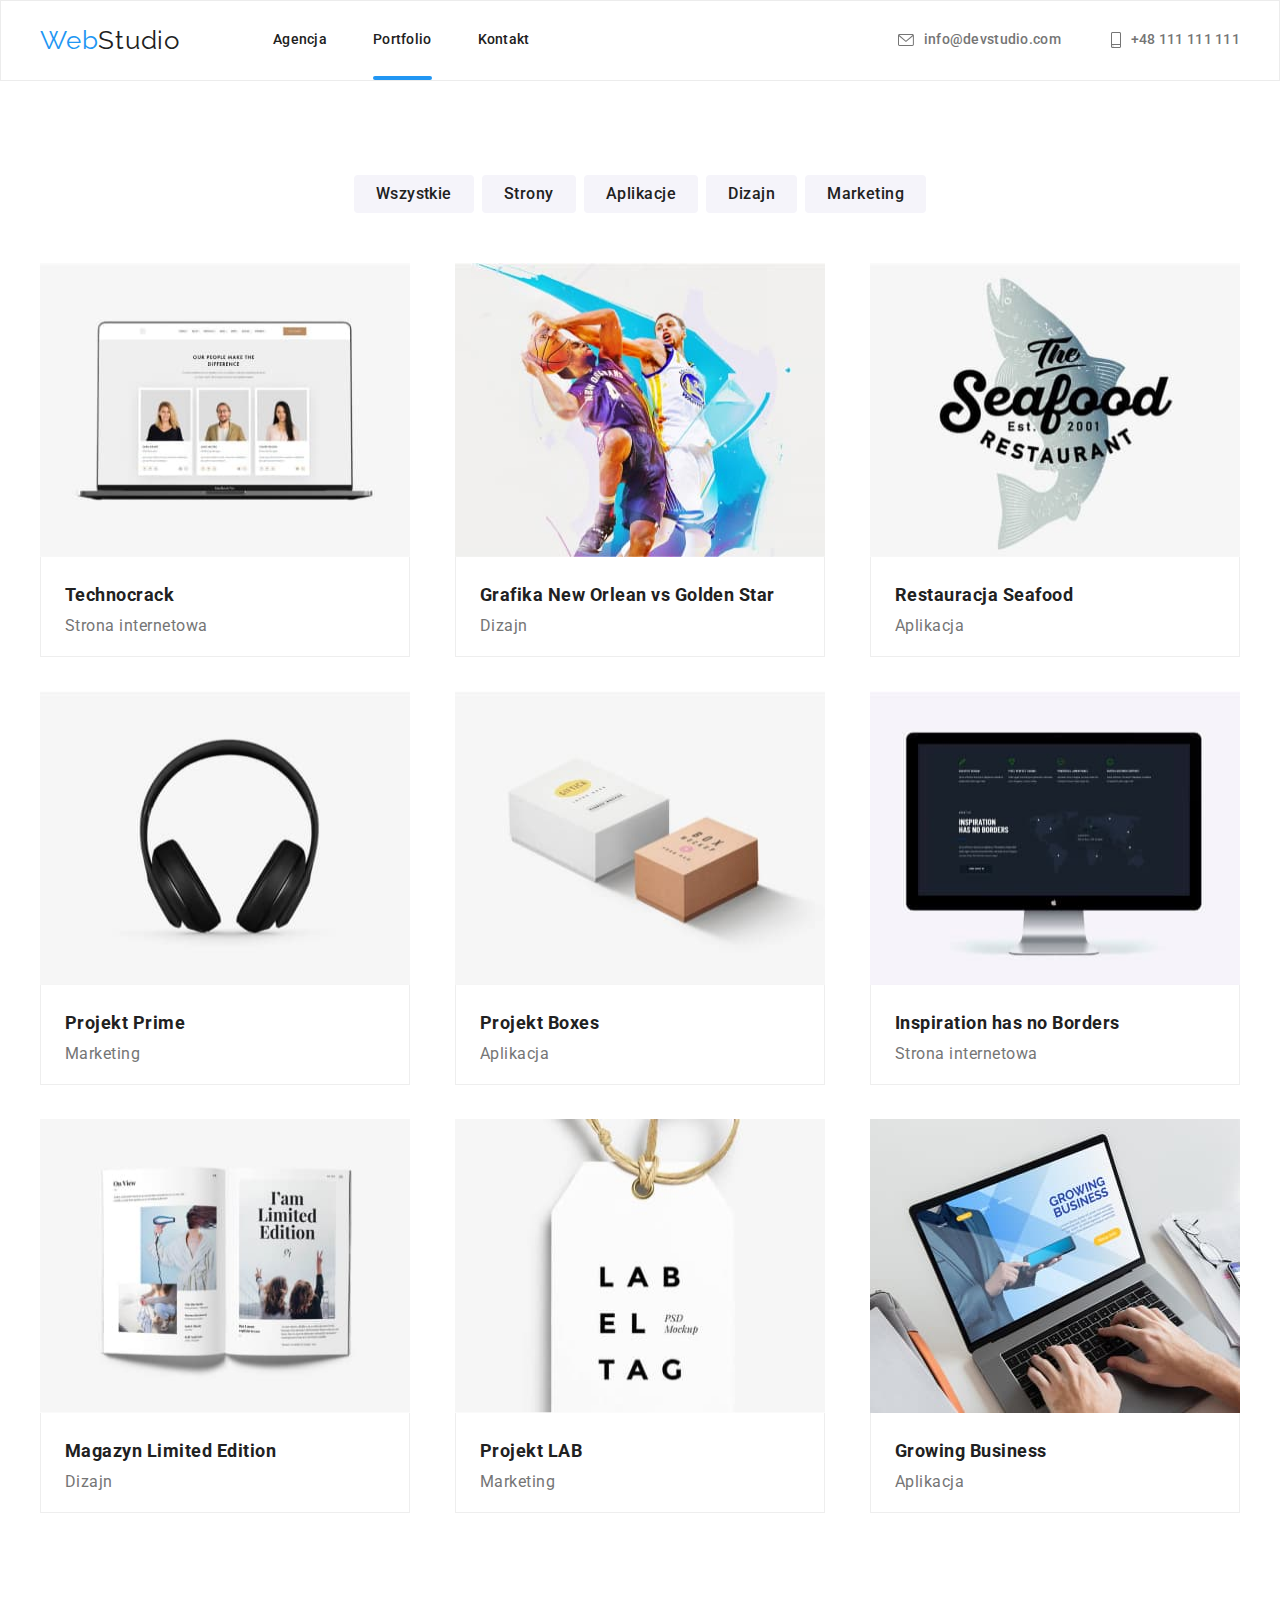
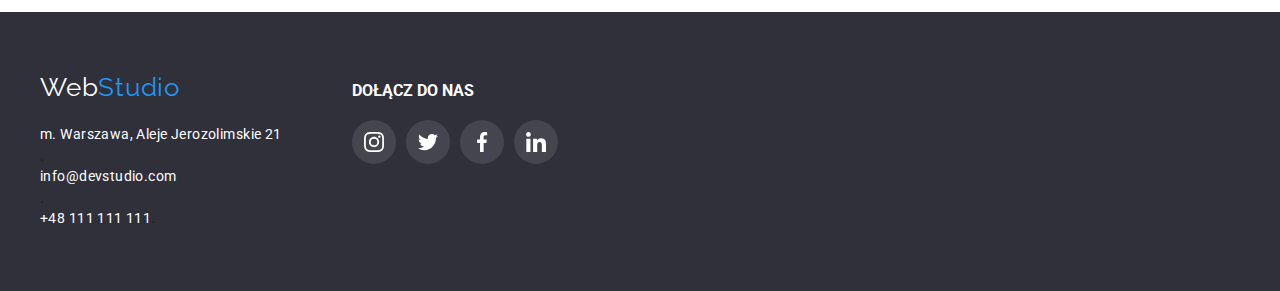
==== portfolio.html @ fe6ded06 "Initial commit" ====
<!DOCTYPE html>
<html lang="pl">
  <head>
    <meta charset="UTF-8" />
    <meta http-equiv="X-UA-Compatible" content="IE=edge" />
    <meta name="viewport" content="width=device-width, initial-scale=1.0" />
    <link
      rel="stylesheet"
      href="https://cdnjs.cloudflare.com/ajax/libs/modern-normalize/1.0.0/modern-normalize.min.css"
    />
    <link rel="preconnect" href="https://fonts.googleapis.com" />
    <link rel="preconnect" href="https://fonts.gstatic.com" crossorigin />
    <link
      href="https://fonts.googleapis.com/css2?family=Raleway:wght@700&family=Roboto:wght@400;500;700;900&display=swap"
      rel="stylesheet"
    />
    <title>WebStudio</title>
    <link href="./css/styles.css" rel="stylesheet" />
  </head>
  <body>
    <header class="header-block">
      <div class="wrapper">
        <div class="main-navigation-with-logo">
          <a href="index.html" class="logo hover-link"
            ><span class="blue">Web</span>Studio</a
          >
          <nav class="main-navigation">
            <a class="top-title hover-link" href="index.html">Agencja</a>
            <a class="top-title hover-link active-link" href="portfolio.html"
              >Portfolio</a
            >
            <a class="top-title hover-link" href="Kontakt">Kontakt</a>
          </nav>
        </div>

        <div class="header-contact-links">
          <a
            class="top-contact-title hover-link"
            href="mailto:info@devstudio.com"
            ><svg
              class="contact-icons"
              width="16"
              height="12"
              style="outline: 1px"
            >
              <use href="./images/icons.svg#icon-envelope"></use>
            </svg>
            info@devstudio.com</a
          >

          <a class="top-contact-title hover-link" href="tel:+48111111111">
            <svg
              class="contact-icons"
              width="10"
              height="16"
              style="outline: 1px"
            >
              <use href="./images/icons.svg#icon-smartphone"></use>
            </svg>
            +48 111 111 111</a
          >
        </div>
      </div>
    </header>
    <main class="section">
      <div>
        <ul class="list-style-none btn-portfolio-gap">
          <li>
            <button class="btn-portfolio" type="button">Wszystkie</button>
          </li>
          <li>
            <button class="btn-portfolio" type="button">Strony</button>
          </li>
          <li>
            <button class="btn-portfolio" type="button">Aplikacje</button>
          </li>
          <li>
            <button class="btn-portfolio" type="button">Dizajn</button>
          </li>
          <li>
            <button class="btn-portfolio" type="button">Marketing</button>
          </li>
        </ul>
      </div>

      <div>
        <ul class="list-style-none row container">
          <li>
            <figure class="portfolio-img-box">
              <div class="portfolio-img-main">
                <img
                  class="img"
                  src="images/portfolioimg-1.jpg"
                  alt="Laptop z wyświetloną stroną internetową"
                  width="370"
                  height="294"
                />
                <div class="overlay">
                  <p class="technocrack-text">
                    Technocrack jest popularną platformą wykorzystywaną do
                    rozpowszechniania koronawirusa. Firmy wykorzystują tę
                    platformę do celów szpiegowskich i ataków na
                    niezabezpieczone serwery konkurencji
                  </p>
                </div>
              </div>
              <figcaption class="team-name portfolio-img-description">
                <span class="portfolio">Technocrack</span>
                <span class="portfolio-img-description-2"
                  >Strona internetowa</span
                >
              </figcaption>
            </figure>
          </li>
          <li>
            <figure class="portfolio-img-box">
              <div class="portfolio-img-main">
                <img
                  class="img"
                  src="images/portfolioimg-2.jpg"
                  alt="Dwóch koszykarzy"
                  width="370"
                  height="294"
                />
                <div class="overlay">
                  <p class="technocrack-text">
                    Technocrack jest popularną platformą wykorzystywaną do
                    rozpowszechniania koronawirusa. Firmy wykorzystują tę
                    platformę do celów szpiegowskich i ataków na
                    niezabezpieczone serwery konkurencji
                  </p>
                </div>
              </div>
              <figcaption class="team-name portfolio-img-description">
                <span class="portfolio">Grafika New Orlean vs Golden Star</span>
                <span class="portfolio-img-description-2">Dizajn</span>
              </figcaption>
            </figure>
          </li>
          <li>
            <figure class="portfolio-img-box">
              <div class="portfolio-img-main">
                <img
                  class="img"
                  src="images/portfolioimg-3.jpg"
                  alt="Plakat restauracji z owocami morza"
                  width="370"
                  height="294"
                />
                <div class="overlay">
                  <p class="technocrack-text">
                    Technocrack jest popularną platformą wykorzystywaną do
                    rozpowszechniania koronawirusa. Firmy wykorzystują tę
                    platformę do celów szpiegowskich i ataków na
                    niezabezpieczone serwery konkurencji
                  </p>
                </div>
              </div>
              <figcaption class="team-name portfolio-img-description">
                <span class="portfolio">Restauracja Seafood</span>
                <span class="portfolio-img-description-2">Aplikacja</span>
              </figcaption>
            </figure>
          </li>
          <li>
            <figure class="portfolio-img-box">
              <div class="portfolio-img-main">
                <img
                  class="img"
                  src="images/portfolioimg-4.jpg"
                  alt="Czarne słuchawki"
                  width="370"
                  height="294"
                />
                <div class="overlay">
                  <p class="technocrack-text">
                    Technocrack jest popularną platformą wykorzystywaną do
                    rozpowszechniania koronawirusa. Firmy wykorzystują tę
                    platformę do celów szpiegowskich i ataków na
                    niezabezpieczone serwery konkurencji
                  </p>
                </div>
              </div>
              <figcaption class="team-name portfolio-img-description">
                <span class="portfolio">Projekt Prime</span>
                <span class="portfolio-img-description-2">Marketing</span>
              </figcaption>
            </figure>
          </li>
          <li>
            <figure class="portfolio-img-box">
              <div class="portfolio-img-main">
                <img
                  class="img"
                  src="images/portfolioimg-5.jpg"
                  alt="Pudełka reklamowe"
                  width="370"
                  height="294"
                />
                <div class="overlay">
                  <p class="technocrack-text">
                    Technocrack jest popularną platformą wykorzystywaną do
                    rozpowszechniania koronawirusa. Firmy wykorzystują tę
                    platformę do celów szpiegowskich i ataków na
                    niezabezpieczone serwery konkurencji
                  </p>
                </div>
              </div>
              <figcaption class="team-name portfolio-img-description">
                <span class="portfolio">Projekt Boxes</span>
                <span class="portfolio-img-description-2">Aplikacja</span>
              </figcaption>
            </figure>
          </li>
          <li>
            <figure class="portfolio-img-box">
              <div class="portfolio-img-main">
                <img
                  class="img"
                  src="images/portfolioimg-6.jpg"
                  alt="Monitor komputera"
                  width="370"
                  height="294"
                />
                <div class="overlay">
                  <p class="technocrack-text">
                    Technocrack jest popularną platformą wykorzystywaną do
                    rozpowszechniania koronawirusa. Firmy wykorzystują tę
                    platformę do celów szpiegowskich i ataków na
                    niezabezpieczone serwery konkurencji
                  </p>
                </div>
              </div>
              <figcaption class="team-name portfolio-img-description">
                <span class="portfolio">Inspiration has no Borders</span>
                <span class="portfolio-img-description-2"
                  >Strona internetowa</span
                >
              </figcaption>
            </figure>
          </li>
          <li>
            <figure class="portfolio-img-box">
              <div class="portfolio-img-main">
                <img
                  class="img"
                  src="images/portfolioimg-7.jpg"
                  alt="Czasopismo"
                  width="370"
                  height="294"
                />
                <div class="overlay">
                  <p class="technocrack-text">
                    Technocrack jest popularną platformą wykorzystywaną do
                    rozpowszechniania koronawirusa. Firmy wykorzystują tę
                    platformę do celów szpiegowskich i ataków na
                    niezabezpieczone serwery konkurencji
                  </p>
                </div>
              </div>
              <figcaption class="team-name portfolio-img-description">
                <span class="portfolio">Magazyn Limited Edition</span>
                <span class="portfolio-img-description-2">Dizajn</span>
              </figcaption>
            </figure>
          </li>
          <li>
            <figure class="portfolio-img-box">
              <div class="portfolio-img-main">
                <img
                  class="img"
                  src="images/portfolioimg-8.jpg"
                  alt="Tag"
                  width="370"
                  height="294"
                />
                <div class="overlay">
                  <p class="technocrack-text">
                    Technocrack jest popularną platformą wykorzystywaną do
                    rozpowszechniania koronawirusa. Firmy wykorzystują tę
                    platformę do celów szpiegowskich i ataków na
                    niezabezpieczone serwery konkurencji
                  </p>
                </div>
              </div>
              <figcaption class="team-name portfolio-img-description">
                <span class="portfolio">Projekt LAB</span>
                <span class="portfolio-img-description-2">Marketing</span>
              </figcaption>
            </figure>
          </li>
          <li>
            <figure class="portfolio-img-box">
              <div class="portfolio-img-main">
                <img
                  class="img"
                  src="images/portfolioimg-9.jpg"
                  alt="Ktoś pisze na laptopie"
                  width="370"
                  height="294"
                />
                <div class="overlay">
                  <p class="technocrack-text">
                    Technocrack jest popularną platformą wykorzystywaną do
                    rozpowszechniania koronawirusa. Firmy wykorzystują tę
                    platformę do celów szpiegowskich i ataków na
                    niezabezpieczone serwery konkurencji
                  </p>
                </div>
              </div>
              <figcaption class="team-name portfolio-img-description">
                <span class="portfolio">Growing Business</span>
                <span class="portfolio-img-description-2">Aplikacja</span>
              </figcaption>
            </figure>
          </li>
        </ul>
      </div>
    </main>

    <footer class="footer-block">
      <div class="footer-wrapper">
        <div>
          <a href="WebStudio" class="logo hover-link footer-logo"
            ><span class="white">Web</span><span class="blue">Studio</span></a
          >
          <address class="address-text">
            <a class="footer-data footer-navigation"
              >m. Warszawa, Aleje Jerozolimskie 21</a
            >.<br />
            <a
              href="mailto:info@devstudio.com"
              class="footer-data hover-link footer-navigation"
              >info@devstudio.com</a
            >.<br />
            <a href="tel:+48111111111" class="footer-data hover-link"
              >+48 111 111 111</a
            >.<br />
          </address>
        </div>

        <div class="footer-icons-block">
          <h3 class="description-title-h3">DOŁĄCZ DO NAS</h3>
          <ul class="list-style-none display-flex-icons">
            <li class="social-icons-footer">
              <svg width="20" height="20">
                <use href="./images/icons.svg#icon-instagram-2"></use>
              </svg>
            </li>
            <li class="social-icons-footer">
              <svg width="20" height="20">
                <use href="./images/icons.svg#icon-twitter-1"></use>
              </svg>
            </li>
            <li class="social-icons-footer">
              <svg width="20" height="20">
                <use href="./images/icons.svg#icon-facebook-1"></use>
              </svg>
            </li>
            <li class="social-icons-footer">
              <svg width="20" height="20">
                <use href="./images/icons.svg#icon-linkedin-1"></use>
              </svg>
            </li>
          </ul>
        </div>
      </div>
    </footer>
  </body>
</html>
---- css/styles.css ----
/* =============== CSS reset =============== */
h1,
h2,
h3,
h4,
h5,
h6,
ul,
p {
  margin: 0;
  padding: 0;
  border: 0;
  font-size: 100%;
  font: inherit;
  vertical-align: baseline;
}

/* =============== END CSS RESET =============== */

:root {
  --first-dark: #000000;
  --main-color: #212121;
  --primary-color: #2196f3;
  --secondary-color: #ffffff;
  --tertiary-color: #2f303a;
  --quaternary-color: #f5f4fa;
  --quinary-color: #757575;
}

body {
  margin: 0;
  max-width: 100%;
  background: var(--secondary-color);
  color: var(--main-color);
  font-family: "Roboto", sans-serif;
}

.header-block {
  width: 100%;
  background: var(--secondary-color);
  padding: 24px 0px;
  display: flex;
  justify-content: center;
  border: 1px solid #ececec;
}

.header-block.border-none {
  border: none;
}

.wrapper {
  display: flex;
  align-items: center;
  justify-content: space-between;
  width: 100%;
  max-width: 1200px;
  margin: auto;
}

.section {
  padding-top: 94px;
  padding-bottom: 94px;
}

.container {
  max-width: 1200px;
  margin-left: auto;
  margin-right: auto;
}

.main-navigation-with-logo {
  display: flex;
  justify-content: flex-start;
  gap: 93px;
  align-items: center;
}

.logo {
  font-family: "Raleway", sans-serif;
  font-size: 26px;
  line-height: 1.19;
  letter-spacing: 0.03em;
  color: var(--main-color);
  text-decoration: none;
}

.blue {
  color: var(--primary-color);
}

.white {
  color: var(--secondary-color);
}

.main-navigation {
  display: flex;
  gap: 46px;
}

.hover-link:hover,
.hover-link:active {
  color: var(--primary-color);
}

.hover-link {
  display: inline-flex;
  align-items: center;
  transition-duration: 250ms;
  transition-property: fill, color;
  transition-timing-function: cubic-bezier(0.4, 0, 0.2, 1);
}

.contact-icons {
  margin-right: 10px;
  fill: var(--quinary-color);
}

.hover-link:hover .contact-icons {
  fill: var(--primary-color);
}

.header-contact-links {
  display: flex;
  gap: 50px;
}

.top-title {
  font-size: 14px;
  font-weight: 500;
  line-height: 1.14;
  letter-spacing: 0.02em;
  text-decoration: none;
  color: var(--main-color);
}

.top-title.active-link {
  position: relative;
}

.top-title.active-link::after {
  position: absolute;
  content: "";
  height: 4px;
  width: 100%;
  background-color: var(--primary-color);
  bottom: -32px;
  border-radius: 2px;
}

.top-contact-title {
  font-size: 14px;
  font-weight: 500;
  line-height: 1.14;
  letter-spacing: 0.02em;
  text-decoration: none;
  color: var(--quinary-color);
}

/* =============== MAIN =============== */

.modal-btn {
  padding: 10px 42px;
  font-size: 16px;
  font-weight: 700;
  line-height: 1.87;
  letter-spacing: 0.06em;
  text-align: center;
  background-color: var(--primary-color);
  color: var(--secondary-color);
  cursor: pointer;
  border-radius: 4px;
  display: flex;
  justify-content: center;
  align-items: center;
  border-style: none;
}

.btn-portfolio {
  padding: 6px 22px;
  border: 0px;
  font-size: 16px;
  font-weight: 500;
  line-height: 1.62;
  letter-spacing: 0.03em;
  text-align: center;
  cursor: pointer;
  border-radius: 4px;
  margin-bottom: 50px;
  background-color: var(--quaternary-color);
  color: var(--main-color);
  transition-duration: 250ms;
  transition-property: background-color, color, box-shadow;
  transition-timing-function: cubic-bezier(0.4, 0, 0.2, 1);
}

.btn-portfolio-gap {
  gap: 8px;
  display: flex;
  justify-content: center;
}

.btn-portfolio:hover {
  background-color: var(--primary-color);
  color: var(--secondary-color);
  box-shadow: 0px 2px 2px 0px #0000001f, 0px 1px 2px 0px #00000014,
    0px 3px 1px 0px #0000001a;
}

.btn-portfolio:focus {
  background-color: var(--primary-color);
  color: var(--secondary-color);
  box-shadow: 0px 2px 2px 0px #0000001f, 0px 1px 2px 0px #00000014,
    0px 3px 1px 0px #0000001a;
  outline: none;
}

.portfolio-img-box {
  max-width: 370px;
  width: 100%;
  display: inline-block;
  justify-content: space-around;
  margin: 0;
  align-items: center;
  transition-duration: 250ms;
  transition-property: box-shadow;
  transition-timing-function: cubic-bezier(0.4, 0, 0.2, 1);
  position: relative;
  overflow: hidden;
  cursor: pointer;
}

.portfolio-img-box:hover,
.portfolio-img-box:focus {
  box-shadow: 1px 4px 6px 0px #00000029, 0px 4px 4px 0px #0000000f,
    0px 1px 1px 0px #0000001f;
}

.img {
  display: block;
}

.potfolio-main-wrapper {
  display: flex;
  align-items: center;
  justify-content: space-between;
  max-width: 1200px;
  width: 100%;
}

.portfolio-img-description {
  border-left: 1px solid #eeeeee;
  border-right: 1px solid #eeeeee;
  border-bottom: 1px solid #eeeeee;
  padding: 20px 24px;
  gap: 4px;
  max-width: 370px;
}

.portfolio-img-description-2 {
  display: flex;
  justify-content: flex-start;
  align-items: center;
  font-weight: 400;
  color: var(--quinary-color);
}

.main-block {
  display: flex;
  flex-direction: column;
  align-items: center;
  max-width: 1600px;
  width: 100%;
  padding: 200px;
  gap: 30px;
  justify-content: center;
  background-image: linear-gradient(
      0deg,
      rgba(47, 48, 58, 0.4),
      rgba(47, 48, 58, 0.4)
    ),
    url("../images/background.jpg");
  background-size: cover;
  margin: 0 auto;
}

.main-title {
  font-size: 44px;
  font-weight: 900;
  line-height: 1.36;
  letter-spacing: 0.06em;
  text-align: center;
  color: var(--secondary-color);
  max-width: 700px;
}

.main-title-2 {
  font-size: 36px;
  font-weight: 700;
  line-height: 1.16;
  letter-spacing: 0.03em;
  text-align: center;
  color: var(--main-color);
  margin-bottom: 50px;
}

.main-img {
  display: flex;
  justify-content: space-between;
  align-items: center;
}

.main-img-description {
  padding: 30px;
}

.main-img-box {
  max-width: 270px;
  width: 100%;
  justify-content: center;
  display: inline-block;
  background: var(--secondary-color);
  box-shadow: 0px 2px 1px 0px #00000033, 0px 1px 1px 0px #00000024,
    0px 1px 3px 0px #0000001f;
  border-bottom-left-radius: 4px;
  border-bottom-right-radius: 4px;
  margin: 0;
  transition-duration: 250ms;
  transition-property: box-shadow;
  transition-timing-function: cubic-bezier(0.4, 0, 0.2, 1);
}

/* .main-img-box:hover,
.main-img-box-focus {
  box-shadow: 0px 4px 4px 0px #00000040, 0px 2px 1px 0px #00000033,
    0px 1px 1px 0px #00000024, 0px 1px 3px 0px #0000001f;
} */

.description-title {
  font-size: 14px;
  font-weight: 700;
  line-height: 1.14;
  letter-spacing: 0.03em;
  color: var(--main-color);
}

.description-text {
  max-width: 270px;
  font-size: 14px;
  line-height: 1.71;
  letter-spacing: 0.03em;
  color: var(--quinary-color);
  margin-bottom: 94px;
}

.team-block {
  width: 100%;
  gap: 50px;
  background-color: var(--quaternary-color);
}

.team-name {
  font-size: 16px;
  font-weight: 500;
  line-height: 1.18;
  letter-spacing: 0.03em;
  text-align: center;
  color: var(--main-color);
  display: flex;
  flex-direction: column;
}

.team-name .role {
  font-weight: 400;
  color: var(--quinary-color);
}

.team-name .name {
  margin-bottom: 10px;
}

.team-name .portfolio {
  display: flex;
  justify-content: flex-start;
  align-items: center;
  font-size: 18px;
  line-height: 2;
  font-weight: 700;
}
/* =============== END MAIN =============== */

/* =============== FOOTER =============== */

.footer-wrapper {
  align-items: baseline;
  display: flex;
  max-width: 1200px;
  width: 100%;
}

.footer-block {
  width: 100%;
  background-color: var(--tertiary-color);
  padding: 60px 0px;
  display: flex;
  justify-content: center;
  flex-direction: row;
}

.footer-data {
  align-items: center;
  text-decoration: none;
  font-size: 14px;
  line-height: 1.71;
  letter-spacing: 0.03em;
  color: var(--secondary-color);
}

.footer-logo {
  display: block;
  margin-bottom: 20px;
}

.footer-navigation {
  display: block;
  gap: 9px;
}

.footer-icons-block {
  display: inline-block;
  justify-content: center;
  width: 100%;
  max-width: 206px;
  margin-left: 70px;
}

.social-icons-footer {
  width: 44px;
  height: 44px;
  border-radius: 50%;
  --color1: var(--secondary-color);
  background-color: rgb(255, 255, 255, 0.1);
  display: inline-flex;
  justify-content: center;
  align-items: center;
  transition-duration: 250ms;
  transition-property: background-color;
  transition-timing-function: cubic-bezier(0.4, 0, 0.2, 1);
  cursor: pointer;
}

.social-icons-footer:hover {
  background-color: var(--primary-color);
}

.address-text {
  font-style: normal;
}

/* =============== END FOOTER =============== */

.display-flex-icons {
  display: flex;
  gap: 10px;
}

.row {
  display: flex;
  flex-wrap: wrap;
  flex-direction: row;
  justify-content: space-between;
  flex-basis: ((100% - (9 * 10%))/9);
  gap: 30px;
}

.list-style-none {
  list-style: none;
}

.lorem-ipsum-icons {
  background-color: var(--quaternary-color);
  display: inline-flex;
  justify-content: center;
  align-items: center;
  width: 270px;
  height: 120px;
  margin-bottom: 30px;
  gap: 30px;
}

.social-icons-block {
  width: 100%;
  background: var(--secondary-color);
  padding: 16px 0px;
  display: inline-flex;
  justify-content: center;
  gap: 10px;
}

.social-icons {
  width: 44px;
  height: 44px;
  border-radius: 50%;
  background-color: var(--secondary-color);
  fill: var(--quinary-color);
  display: inline-flex;
  justify-content: center;
  align-items: center;
  transition-duration: 250ms;
  transition-property: color, background-color;
  transition-timing-function: cubic-bezier(0.4, 0, 0.2, 1);
  cursor: pointer;
}

.social-icons:hover {
  background-color: var(--primary-color);
  --color1: var(--secondary-color);
}

.client-icons {
  width: 170px;
  height: 92px;
  border: 1px solid #afb1b8;
  border-radius: 4px;
  fill: var(--quinary-color);
  display: inline-flex;
  justify-content: center;
  align-items: center;
  gap: 30px;
  transition-duration: 250ms;
  transition-property: border, color;
  transition-timing-function: cubic-bezier(0.4, 0, 0.2, 1);
  cursor: pointer;
}

.client-icons:hover {
  border: 1px solid var(--primary-color);
  --color1: var(--primary-color);
}

.description-title-h3 {
  color: var(--secondary-color);
  margin-bottom: 20px;
  font-weight: 700;
}

.portfolio-img-box:hover .overlay {
  transform: translatex(0);
}

.overlay {
  position: absolute;
  top: 0px;
  right: 0;
  width: 370px;
  height: 294px;
  background-color: #2196f3e5;
  transform: translatey(100%);
  transition: transform 250ms;
  transition-timing-function: cubic-bezier(0.4, 0, 0.2, 1);
  box-shadow: 0px 4px 4px 0px #00000040;
  display: flex;
  justify-content: center;
}

.technocrack-text {
  font-size: 18px;
  font-weight: 400;
  line-height: 28px;
  letter-spacing: 0.03em;
  text-align: left;
  padding-top: 49px;
  padding-left: 24px;
  padding-right: 45px;
  color: var(--secondary-color);
}

.portfolio-img-main {
  overflow: hidden;
  position: relative;
}

.img-position {
  position: relative;
  overflow: hidden;
  display: flex;
}

.img-position > .label {
  position: absolute;
  overflow: hidden;
  background: #2f303acc 80%;
  bottom: 0;
  margin: 0;
  width: 100%;
  border-radius: 0px;
  font-size: 14px;
  font-weight: 700;
  line-height: 1.14;
  letter-spacing: 0.03em;
  text-align: center;
  padding: 27px 90px;
  color: var(--secondary-color);
}

/* =============== BACKDROP =============== */

.backdrop {
  position: fixed;
  left: 0;
  top: 0;
  width: 100%;
  height: 100%;
  background-color: rgba(0, 0, 0, 0.2);
  transition-property: visibility, opacity;
  transition-duration: 250ms;
}

.modal {
  position: absolute;
  top: 50%;
  left: 50%;
  transform: translate(-50%, -50%);
  border-radius: 4px;
  width: 528px;
  min-height: 581px;
  background-color: var(--secondary-color);
  box-shadow: 0px 2px 1px 0px #00000033, 0px 1px 1px 0px #00000024,
    0px 1px 3px 0px #0000001f;
}

.close-btn {
  position: absolute;
  top: 8px;
  right: 8px;
  width: 30px;
  height: 30px;
  background-color: var(--secondary-color);
  border: 1px solid #0000001a;
  border-radius: 50%;
  cursor: pointer;
}

.is-hidden {
  opacity: 0;
  visibility: hidden;
  pointer-events: none;
}

/* =============== END BACKDROP =============== */
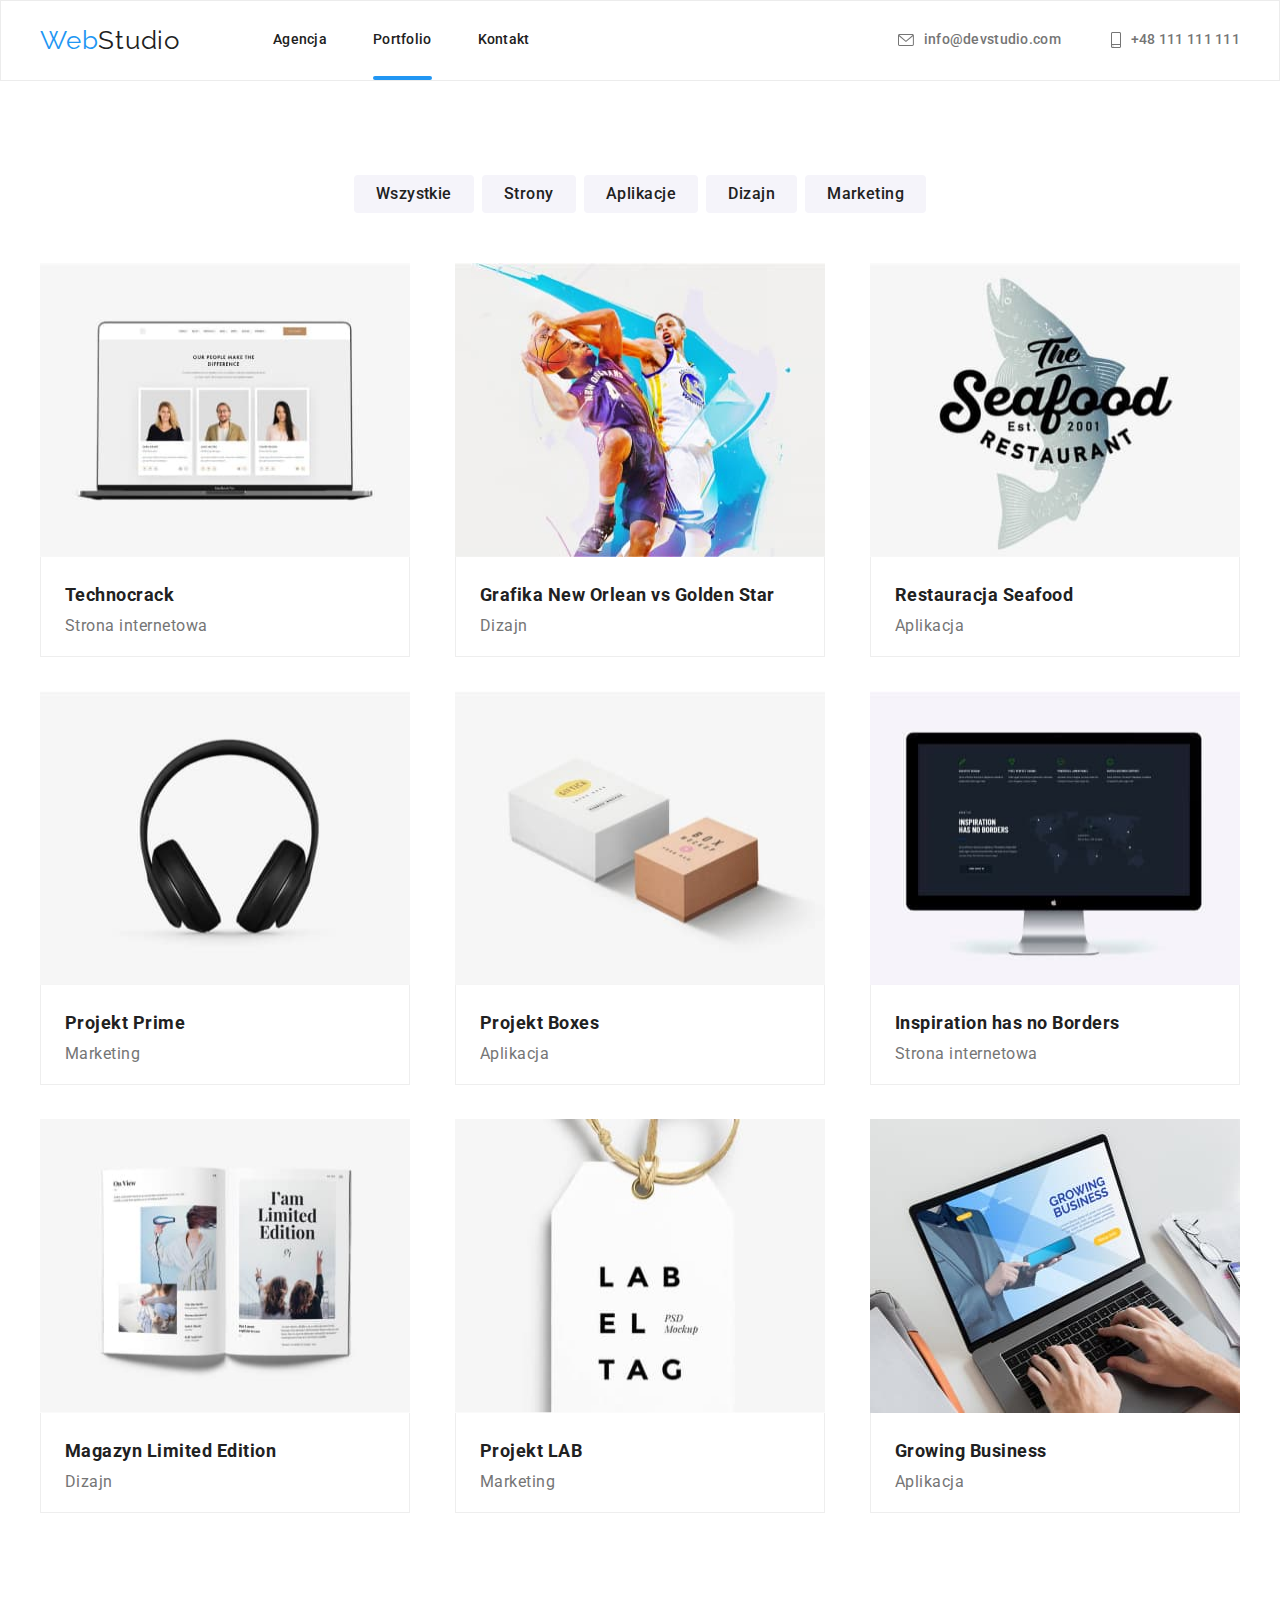
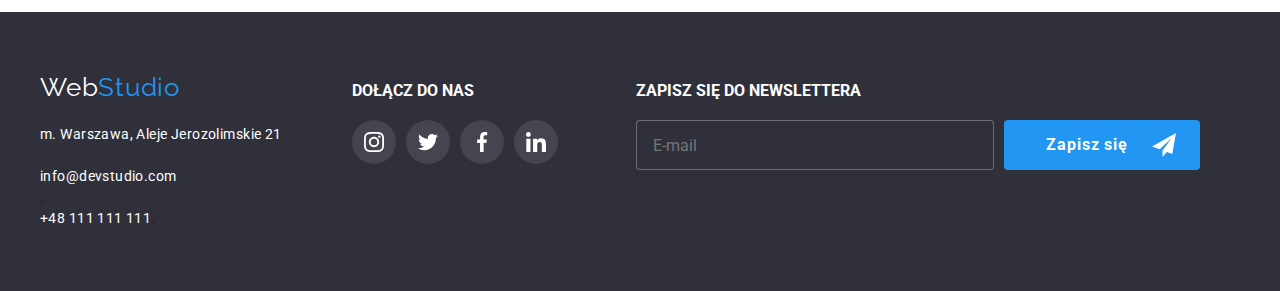
==== commit 81ad7d45: "New svg added to icons.svg sprite" ====
--- a/portfolio.html
+++ b/portfolio.html
@@ -364,6 +364,24 @@
             </li>
           </ul>
         </div>
+
+        <div class="footer-form-block">
+          <h3 class="description-title-h3">ZAPISZ SIĘ DO NEWSLETTERA</h3>
+          <form class="display-flex-icons">
+            <input
+              type="text"
+              name="email"
+              placeholder="E-mail"
+              class="footer-input"
+            />
+            <button type="button" class="modal-btn icon-send">
+              Zapisz się
+              <svg width="24" height="24">
+                <use href="./images/icons.svg#icon-icon-send"></use>
+              </svg>
+            </button>
+          </form>
+        </div>
       </div>
     </footer>
   </body>
--- a/css/styles.css
+++ b/css/styles.css
@@ -433,6 +433,24 @@
   margin-left: 70px;
 }
 
+.footer-form-block {
+  display: inline-block;
+  justify-content: center;
+  width: 100%;
+  max-width: 570px;
+  margin-left: 78px;
+}
+
+.footer-input {
+  height: 50px;
+  width: 358px;
+  border-radius: 4px;
+  border: 1px solid #ffffff4d;
+  color: #ffffff99;
+  background: var(--tertiary-color);
+  padding-left: 16px;
+}
+
 .social-icons-footer {
   width: 44px;
   height: 44px;
@@ -454,6 +472,11 @@
 
 .address-text {
   font-style: normal;
+}
+
+.icon-send {
+  padding: 10px 24px 10px 42px;
+  gap: 24px;
 }
 
 /* =============== END FOOTER =============== */
@@ -628,6 +651,11 @@
     0px 1px 3px 0px #0000001f;
 }
 
+.modal-input {
+  max-width: 528px;
+  margin-block: 10px;
+}
+
 .close-btn {
   position: absolute;
   top: 8px;
